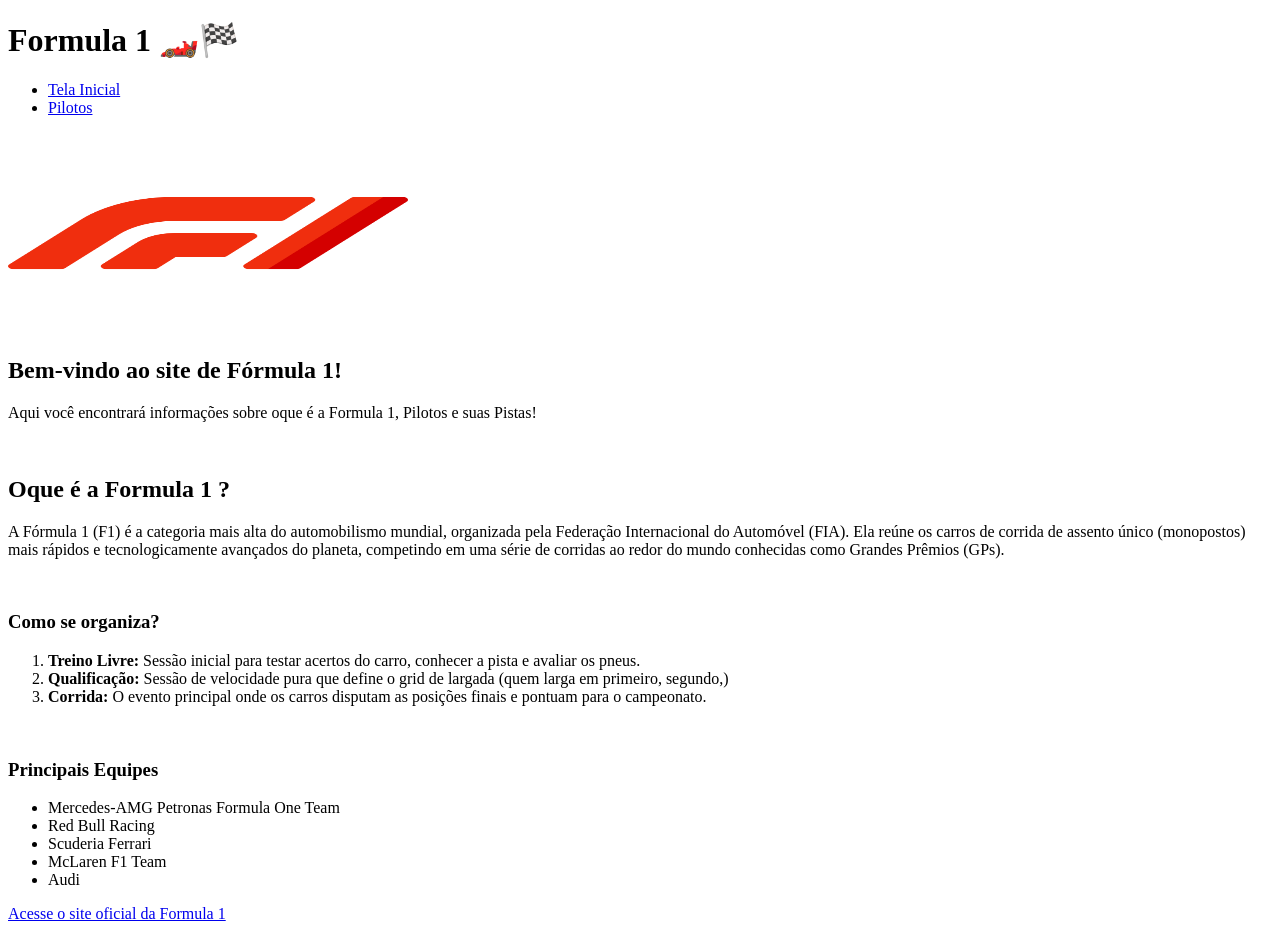
==== index.html @ 14ffb007 "Commit Atividade 01" ====
<!DOCTYPE html>
<html lang="pt-br">
<head>
    <meta charset="UTF-8">
    <meta name="viewport" content="width=device-width, initial-scale=1.0">
    <link rel="shortcut icon" href="f1.png" type="image/x-icon">
    <title>Formula 1</title>
</head>
<body>
    <!-- Título sobre a Formula 1 -->
    <header>
        <h1>Formula 1 🏎️🏁</h1>
    </header>
    
    <!-- Navegação do site -->
    <nav>
        <ul>
            <li><a href="index.html">Tela Inicial</a></li>
            <li><a href="pilotos.html">Pilotos</a></li>
        </ul>
    </nav>

    <img src="f1.png" alt="Logo da Formula 1" width="400" height="200">


    <!-- Conteúdo Principal do site -->
    <main>
        <section>
            <h2>Bem-vindo ao site de Fórmula 1!</h2>
            <p>Aqui você encontrará informações sobre oque é a Formula 1, Pilotos e suas Pistas!</p>

            <br>

            <h2>Oque é a Formula 1 ?</h2>
            <p>A Fórmula 1 (F1) é a categoria mais alta do automobilismo mundial, organizada pela Federação Internacional do Automóvel (FIA). Ela reúne os carros de corrida de assento único (monopostos) mais rápidos e tecnologicamente avançados do planeta, competindo em uma série de corridas ao redor do mundo conhecidas como Grandes Prêmios (GPs).</p>
        </section>
        
        <br>

        <!-- Lista Ordenada -->
        <section>
            <h3>Como se organiza?</h3>
            <ol>
                <li><b>Treino Livre:</b> Sessão inicial para testar acertos do carro, conhecer a pista e avaliar os pneus.</li>
                <li><b>Qualificação:</b> Sessão de velocidade pura que define o grid de largada (quem larga em primeiro, segundo,)</li>
                <li><b>Corrida:</b> O evento principal onde os carros disputam as posições finais e pontuam para o campeonato.</li>
            </ol>

            <br>
            
            <!-- Lista não Ordenada -->
            <h3>Principais Equipes</h3>
            <ul>
                <li>Mercedes-AMG Petronas Formula One Team</li>
                <li>Red Bull Racing</li>
                <li>Scuderia Ferrari</li>
                <li>McLaren F1 Team</li>
                <li>Audi</li>
        </section>

    </main>

    <!-- Rodapé do site -->
    <footer>
        <a href="https://www.formula1.com" target="_blank">Acesse o site oficial da Formula 1</a>
    </footer>

</body>
</html>
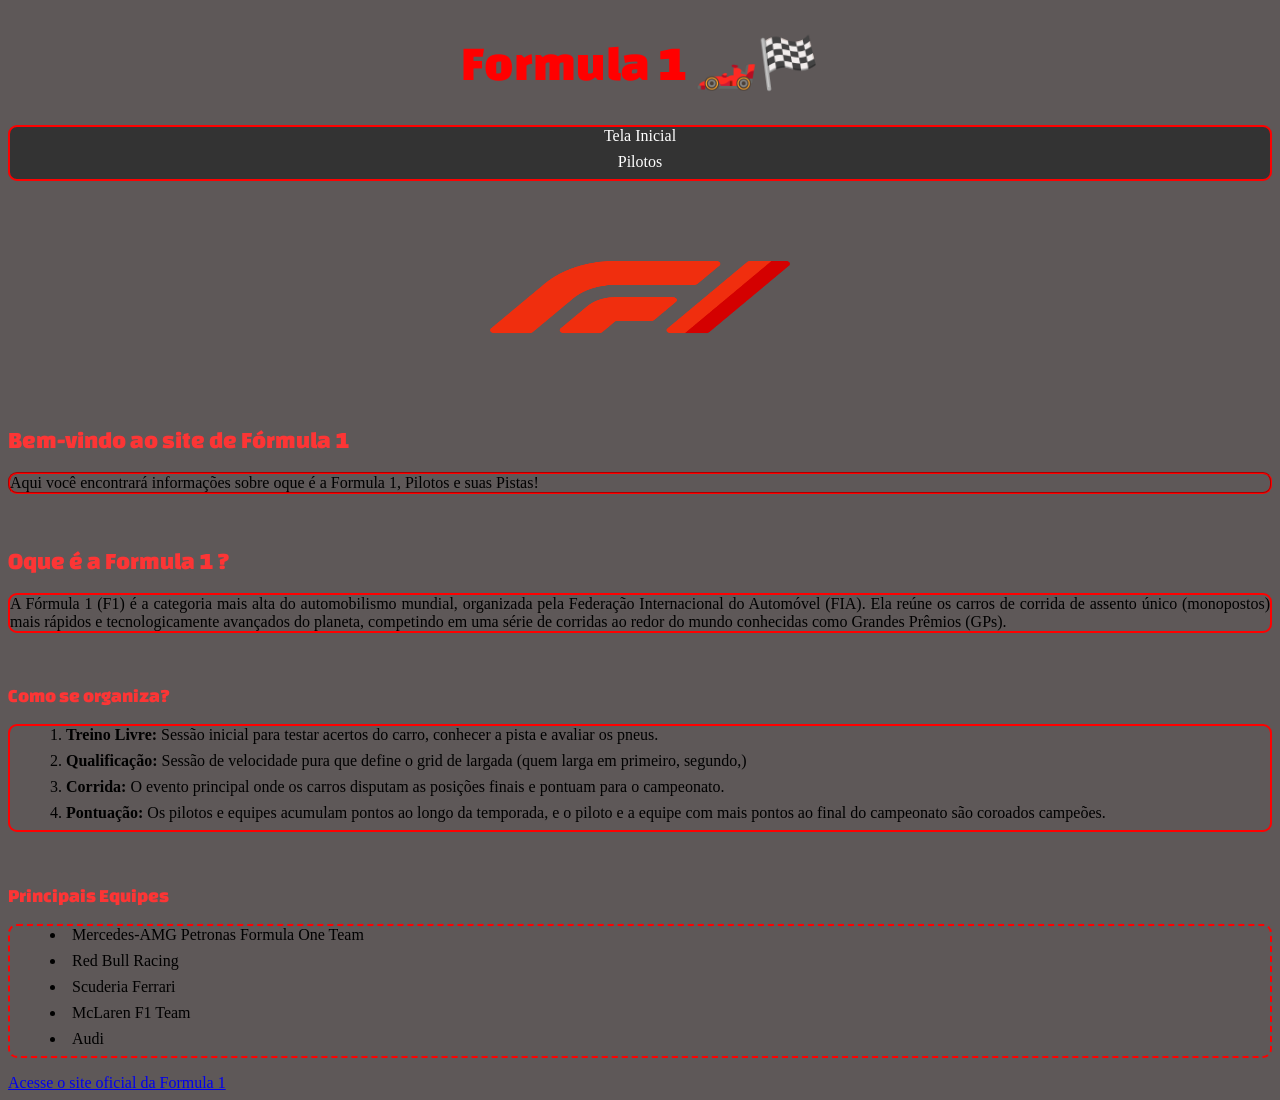
==== commit b39a438a: "Commit atividade 02 Aula CSS" ====
--- a/index.html
+++ b/index.html
@@ -4,14 +4,16 @@
     <meta charset="UTF-8">
     <meta name="viewport" content="width=device-width, initial-scale=1.0">
     <link rel="shortcut icon" href="f1.png" type="image/x-icon">
+    <link rel="stylesheet" href="style.css">
     <title>Formula 1</title>
 </head>
+
 <body>
     <!-- Título sobre a Formula 1 -->
     <header>
         <h1>Formula 1 🏎️🏁</h1>
     </header>
-    
+
     <!-- Navegação do site -->
     <nav>
         <ul>
@@ -20,19 +22,19 @@
         </ul>
     </nav>
 
-    <img src="f1.png" alt="Logo da Formula 1" width="400" height="200">
+    <img id="logof1" src="f1.png" alt="Logo da Formula 1">
 
 
     <!-- Conteúdo Principal do site -->
     <main>
         <section>
-            <h2>Bem-vindo ao site de Fórmula 1!</h2>
-            <p>Aqui você encontrará informações sobre oque é a Formula 1, Pilotos e suas Pistas!</p>
+            <h2>Bem-vindo ao site de Fórmula 1</h2>
+            <p class="infop" id="p01">Aqui você encontrará informações sobre oque é a Formula 1, Pilotos e suas Pistas!</p>
 
             <br>
 
             <h2>Oque é a Formula 1 ?</h2>
-            <p>A Fórmula 1 (F1) é a categoria mais alta do automobilismo mundial, organizada pela Federação Internacional do Automóvel (FIA). Ela reúne os carros de corrida de assento único (monopostos) mais rápidos e tecnologicamente avançados do planeta, competindo em uma série de corridas ao redor do mundo conhecidas como Grandes Prêmios (GPs).</p>
+            <p id="p02" class="infop" >A Fórmula 1 (F1) é a categoria mais alta do automobilismo mundial, organizada pela Federação Internacional do Automóvel (FIA). Ela reúne os carros de corrida de assento único (monopostos) mais rápidos e tecnologicamente avançados do planeta, competindo em uma série de corridas ao redor do mundo conhecidas como Grandes Prêmios (GPs).</p>
         </section>
         
         <br>
@@ -40,22 +42,24 @@
         <!-- Lista Ordenada -->
         <section>
             <h3>Como se organiza?</h3>
-            <ol>
+            <ol id="organlista">
                 <li><b>Treino Livre:</b> Sessão inicial para testar acertos do carro, conhecer a pista e avaliar os pneus.</li>
                 <li><b>Qualificação:</b> Sessão de velocidade pura que define o grid de largada (quem larga em primeiro, segundo,)</li>
                 <li><b>Corrida:</b> O evento principal onde os carros disputam as posições finais e pontuam para o campeonato.</li>
+                <li><b>Pontuação:</b> Os pilotos e equipes acumulam pontos ao longo da temporada, e o piloto e a equipe com mais pontos ao final do campeonato são coroados campeões.</li>
             </ol>
 
             <br>
             
             <!-- Lista não Ordenada -->
             <h3>Principais Equipes</h3>
-            <ul>
+            <ul id="equipelista">
                 <li>Mercedes-AMG Petronas Formula One Team</li>
                 <li>Red Bull Racing</li>
                 <li>Scuderia Ferrari</li>
                 <li>McLaren F1 Team</li>
                 <li>Audi</li>
+            </ul>
         </section>
 
     </main>
--- a/style.css
+++ b/style.css
@@ -0,0 +1,113 @@
+
+
+/* Link fonte no google fonts */
+@import url('https://fonts.googleapis.com/css2?family=Changa+One:ital@0;1&display=swap');
+
+
+/* Cor de fundo da página */
+body {
+    background-color: rgb(94, 88, 88);
+}
+
+/* Nav e lista não ordenada */
+nav ul {
+    border-style: double;
+    border-radius: 9px;
+    border-width: 2px;
+    border-color: rgb(255, 1, 1);
+    text-align: center;
+    list-style-type: none;
+    padding: 0;
+
+    justify-content: center;
+    background-color: #333;
+}
+
+/* Nav, lista não ordenada e suas linhas, e link */
+ nav ul li a {
+            color: #fff;
+            text-decoration: none;
+        }
+
+/* Personalização título h1 */
+h1 {
+    color: red;
+    font-family: "Changa One", sans-serif;
+    font-size: 50px;
+    font-weight: 400;
+    font-style: normal;
+    text-align: center;
+}
+
+/* Personalização subtítulo h2 */
+h2 {
+    color: rgb(252, 53, 53);
+    font-family: "Changa One", sans-serif;
+    font-weight: 400;
+    font-style: normal;
+}
+
+/* Personalização subtítulo h3 */
+h3 {
+    color: rgb(252, 53, 53);
+    font-family: "Changa One", sans-serif;
+    font-weight: 400;
+    font-style: normal;
+}
+/*  ID Parágrafo de informação */
+.infop {
+    border-color: rgb(255, 1, 1);
+    border-radius: 9px;
+    border-style: groove;
+    border-width: 2px;
+    font-family:'Times New Roman', Times, serif;
+    text-align: justify;
+    color: rgb(0, 0, 0);
+}
+
+/* ID na imagem da logo da Formula 1 */
+#logof1 {
+    display: block;
+    margin-left: auto;
+    margin-right: auto;
+    padding-bottom: 10px;
+    width: 300px;
+    height: 200px;
+}
+/* 2° Parágrafo com ID */
+#p02 {
+    border-style: double;
+    border-color: rgb(255, 1, 1);
+}
+
+/* Personalização lista não ordenada geral */
+ul {
+    list-style-type: disc; 
+    list-style-position: inside; 
+}
+
+/* Personalização lista ordenada geral */
+li {
+    list-style-position: inside;
+    margin-bottom: 8px;
+    font-size: 16px;
+}
+
+/* Personalização lista da organização das corridas com ID */
+#organlista {
+    border-style: solid;
+    border-radius: 9px;
+    border-width: 2px;
+    border-color: rgb(255, 1, 1);
+    list-style-type: decimal;
+    list-style-position: inside;
+}
+/* Personalização lista dos pilotos com ID */
+#equipelista {
+    border-style: dashed;
+    border-radius: 9px;
+    border-width: 2px;
+    border-color: rgb(255, 1, 1);
+    list-style-type: disc;
+    list-style-position: inside;
+}
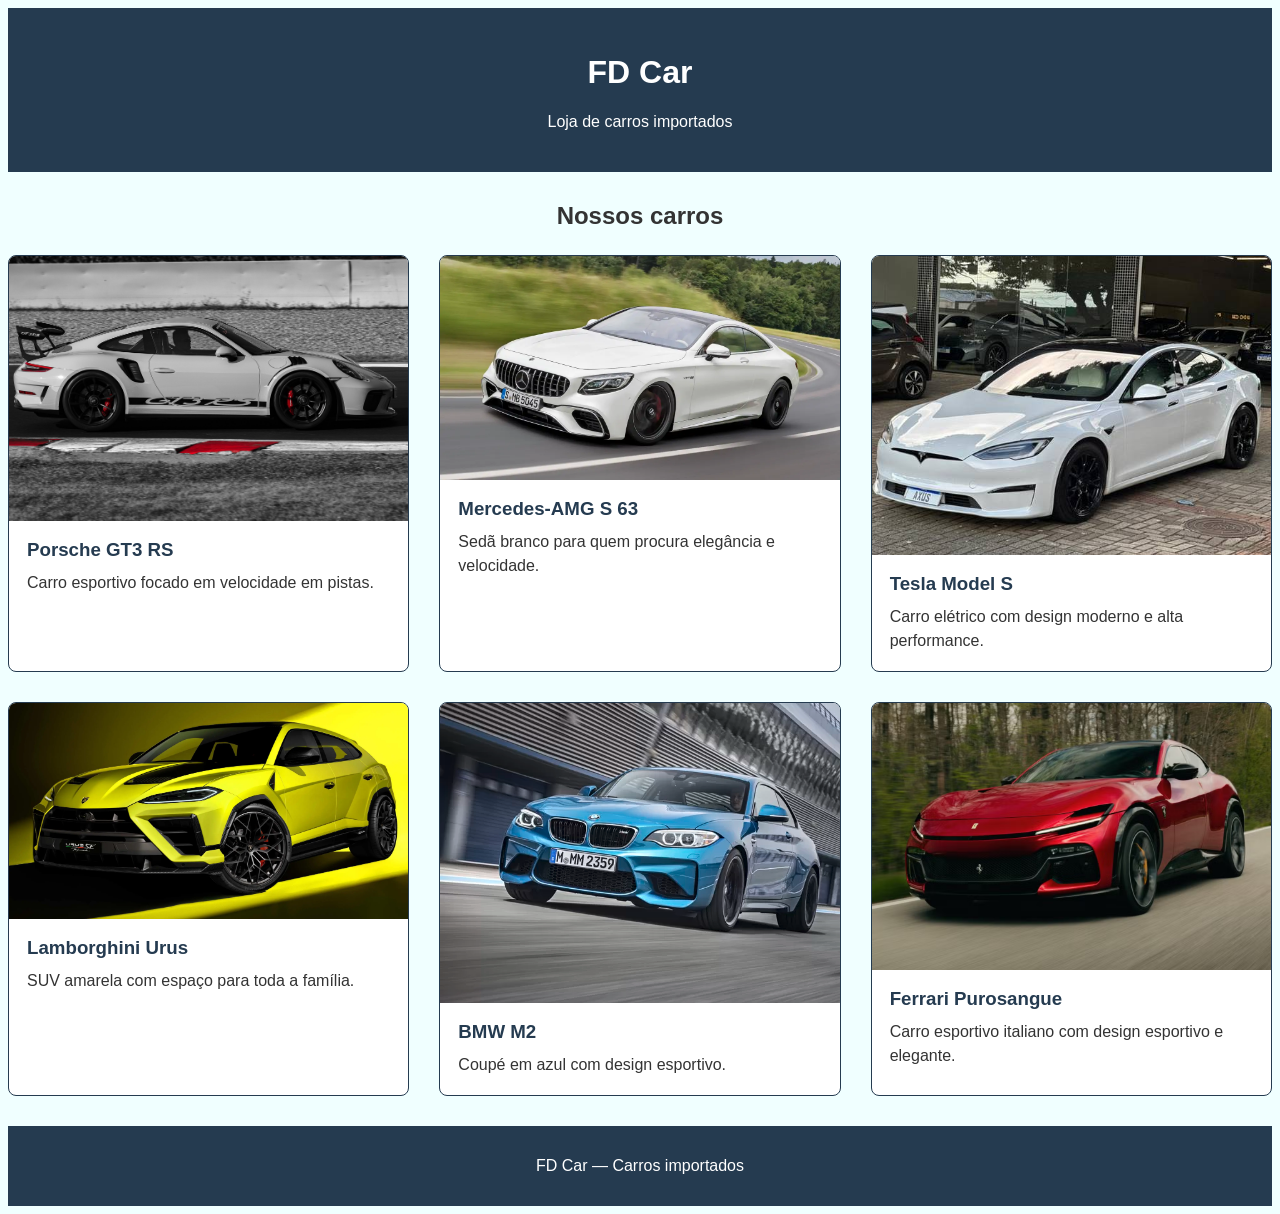
==== commit ef82063c: "Commit: Atividade03" ====
--- a/index.html
+++ b/index.html
@@ -3,71 +3,80 @@
 <head>
     <meta charset="UTF-8">
     <meta name="viewport" content="width=device-width, initial-scale=1.0">
-    <link rel="shortcut icon" href="f1.png" type="image/x-icon">
     <link rel="stylesheet" href="style.css">
-    <title>Formula 1</title>
+    <title>FD Car</title>
+    <!-- Atividade 03: Desenvolvimento Web -->
+    <!-- Aluno: Felipe Soares Demarchi -->
+     
 </head>
+<body>
 
-<body>
-    <!-- Título sobre a Formula 1 -->
     <header>
-        <h1>Formula 1 🏎️🏁</h1>
+        <h1>FD Car</h1>
+        <p>Loja de carros importados</p>
     </header>
 
-    <!-- Navegação do site -->
-    <nav>
-        <ul>
-            <li><a href="index.html">Tela Inicial</a></li>
-            <li><a href="pilotos.html">Pilotos</a></li>
-        </ul>
-    </nav>
-
-    <img id="logof1" src="f1.png" alt="Logo da Formula 1">
+    <main>
+        <h2>Nossos carros</h2>
 
 
-    <!-- Conteúdo Principal do site -->
-    <main>
-        <section>
-            <h2>Bem-vindo ao site de Fórmula 1</h2>
-            <p class="infop" id="p01">Aqui você encontrará informações sobre oque é a Formula 1, Pilotos e suas Pistas!</p>
+        <section class="carros" aria-label="Catálogo de carros">
 
-            <br>
+            <article class="card">
+                <img src="img-porschegt3.jpg" alt="Carro Porsche GT3 RS" width="680" height="350">
 
-            <h2>Oque é a Formula 1 ?</h2>
-            <p id="p02" class="infop" >A Fórmula 1 (F1) é a categoria mais alta do automobilismo mundial, organizada pela Federação Internacional do Automóvel (FIA). Ela reúne os carros de corrida de assento único (monopostos) mais rápidos e tecnologicamente avançados do planeta, competindo em uma série de corridas ao redor do mundo conhecidas como Grandes Prêmios (GPs).</p>
+                <div class="informacoes">
+                    <h3>Porsche GT3 RS</h3>
+                    <p>Carro esportivo focado em velocidade em pistas.</p>
+                </div>
+
+            </article>
+
+            <article class="card">
+                <img src="img-mercedesamg.webp" alt="Carro Mercedes-AMG S 63" width="680" height="350">
+                <div class="informacoes">
+                    <h3>Mercedes-AMG S 63 </h3>
+                    <p>Sedã branco para quem procura elegância e velocidade.</p>
+                </div>
+            </article>
+
+            <article class="card">
+                <img src="img-teslamodels.jpg" alt="Carro Tesla Model S" width="680" height="350">
+                <div class="informacoes">
+                    <h3>Tesla Model S</h3>
+                    <p>Carro elétrico com design moderno e alta performance.</p>
+                </div>
+            </article>
+
+            <article class="card">
+                <img src="img-lamborghiniurus.webp" alt="Carro Lamborghini Urus" width="680" height="350">
+                <div class="informacoes">
+                    <h3>Lamborghini Urus</h3>
+                    <p>SUV amarela com espaço para toda a família.</p>
+                </div>
+            </article>
+
+            <article class="card">
+                <img src="img-bmwm2.webp" alt="Carro BMW M2" width="680" height="350">
+                <div class="informacoes">
+                    <h3>BMW M2</h3>
+                    <p>Coupé em azul com design esportivo.</p>
+                </div>
+            </article>
+
+            <article class="card">
+                <img src="img-ferraripurosangue.avif" alt="Carro Ferrari Purosangue" width="680" height="350">
+                <div class="informacoes">
+                    <h3>Ferrari Purosangue</h3>
+                    <p>Carro esportivo italiano com design esportivo e elegante.</p>
+                </div>
+            </article>
         </section>
-        
-        <br>
-
-        <!-- Lista Ordenada -->
-        <section>
-            <h3>Como se organiza?</h3>
-            <ol id="organlista">
-                <li><b>Treino Livre:</b> Sessão inicial para testar acertos do carro, conhecer a pista e avaliar os pneus.</li>
-                <li><b>Qualificação:</b> Sessão de velocidade pura que define o grid de largada (quem larga em primeiro, segundo,)</li>
-                <li><b>Corrida:</b> O evento principal onde os carros disputam as posições finais e pontuam para o campeonato.</li>
-                <li><b>Pontuação:</b> Os pilotos e equipes acumulam pontos ao longo da temporada, e o piloto e a equipe com mais pontos ao final do campeonato são coroados campeões.</li>
-            </ol>
-
-            <br>
-            
-            <!-- Lista não Ordenada -->
-            <h3>Principais Equipes</h3>
-            <ul id="equipelista">
-                <li>Mercedes-AMG Petronas Formula One Team</li>
-                <li>Red Bull Racing</li>
-                <li>Scuderia Ferrari</li>
-                <li>McLaren F1 Team</li>
-                <li>Audi</li>
-            </ul>
-        </section>
-
     </main>
 
-    <!-- Rodapé do site -->
+
     <footer>
-        <a href="https://www.formula1.com" target="_blank">Acesse o site oficial da Formula 1</a>
+        <p>FD Car — Carros importados</p>
     </footer>
-
 </body>
-</html>+</html>
--- a/style.css
+++ b/style.css
@@ -1,113 +1,86 @@
+
+body {
+    font-family: "Changa One", sans-serif;
+    background-color: azure;
+    color: #333333;
+}
+
+header {
+    background-color: #253b50;
+    color: white;
+    text-align: center;
+    padding: 25px;
+}
+
+main {
+    max-width: 1500px;
+    margin: 30px auto;
+}
+
+h2 {
+    text-align: center;
+    margin-bottom: 25px;
+}
 
 
-/* Link fonte no google fonts */
-@import url('https://fonts.googleapis.com/css2?family=Changa+One:ital@0;1&display=swap');
+.carros {
+    display: grid;
+    grid-template-columns: repeat(3, 1fr);
+    gap: 30px;
+}
+
+.card {
+    background-color: white;
+    border: 1px solid #253b50;
+    border-radius: 8px;
+    overflow: hidden;
+
+}
+
+.card img {
+    display: block;
+    width: 100%;
+    height: auto;
+}
+
+.informacoes {
+    padding: 18px;
+}
+
+.card h3 {
+    margin: 0 0 10px;
+    color: #253b50;
+}
+
+.card p {
+    margin: 0;
+    line-height: 1.5;
+}
 
 
-/* Cor de fundo da página */
-body {
-    background-color: rgb(94, 88, 88);
+.card:hover {
+    transform: translateY(-5px);
+    box-shadow: 10px 5px 12px #00000026;
+    transition: transform 0.3s, box-shadow 0.3s;
 }
 
-/* Nav e lista não ordenada */
-nav ul {
-    border-style: double;
-    border-radius: 9px;
-    border-width: 2px;
-    border-color: rgb(255, 1, 1);
+footer {
+    background-color: #253b50;
+    color: white;
     text-align: center;
-    list-style-type: none;
-    padding: 0;
-
-    justify-content: center;
-    background-color: #333;
+    padding: 15px;
 }
 
-/* Nav, lista não ordenada e suas linhas, e link */
- nav ul li a {
-            color: #fff;
-            text-decoration: none;
-        }
 
-/* Personalização título h1 */
-h1 {
-    color: red;
-    font-family: "Changa One", sans-serif;
-    font-size: 50px;
-    font-weight: 400;
-    font-style: normal;
-    text-align: center;
+@media (max-width: 900px) {
+    .carros {
+        grid-template-columns: repeat(2, 1fr);
+    }
 }
 
-/* Personalização subtítulo h2 */
-h2 {
-    color: rgb(252, 53, 53);
-    font-family: "Changa One", sans-serif;
-    font-weight: 400;
-    font-style: normal;
-}
 
-/* Personalização subtítulo h3 */
-h3 {
-    color: rgb(252, 53, 53);
-    font-family: "Changa One", sans-serif;
-    font-weight: 400;
-    font-style: normal;
-}
-/*  ID Parágrafo de informação */
-.infop {
-    border-color: rgb(255, 1, 1);
-    border-radius: 9px;
-    border-style: groove;
-    border-width: 2px;
-    font-family:'Times New Roman', Times, serif;
-    text-align: justify;
-    color: rgb(0, 0, 0);
-}
-
-/* ID na imagem da logo da Formula 1 */
-#logof1 {
-    display: block;
-    margin-left: auto;
-    margin-right: auto;
-    padding-bottom: 10px;
-    width: 300px;
-    height: 200px;
-}
-/* 2° Parágrafo com ID */
-#p02 {
-    border-style: double;
-    border-color: rgb(255, 1, 1);
-}
-
-/* Personalização lista não ordenada geral */
-ul {
-    list-style-type: disc; 
-    list-style-position: inside; 
-}
-
-/* Personalização lista ordenada geral */
-li {
-    list-style-position: inside;
-    margin-bottom: 8px;
-    font-size: 16px;
-}
-
-/* Personalização lista da organização das corridas com ID */
-#organlista {
-    border-style: solid;
-    border-radius: 9px;
-    border-width: 2px;
-    border-color: rgb(255, 1, 1);
-    list-style-type: decimal;
-    list-style-position: inside;
-}
-/* Personalização lista dos pilotos com ID */
-#equipelista {
-    border-style: dashed;
-    border-radius: 9px;
-    border-width: 2px;
-    border-color: rgb(255, 1, 1);
-    list-style-type: disc;
-    list-style-position: inside;
+@media (max-width: 600px) {
+    .carros {
+        grid-template-columns: 1fr;
+    }
 }
